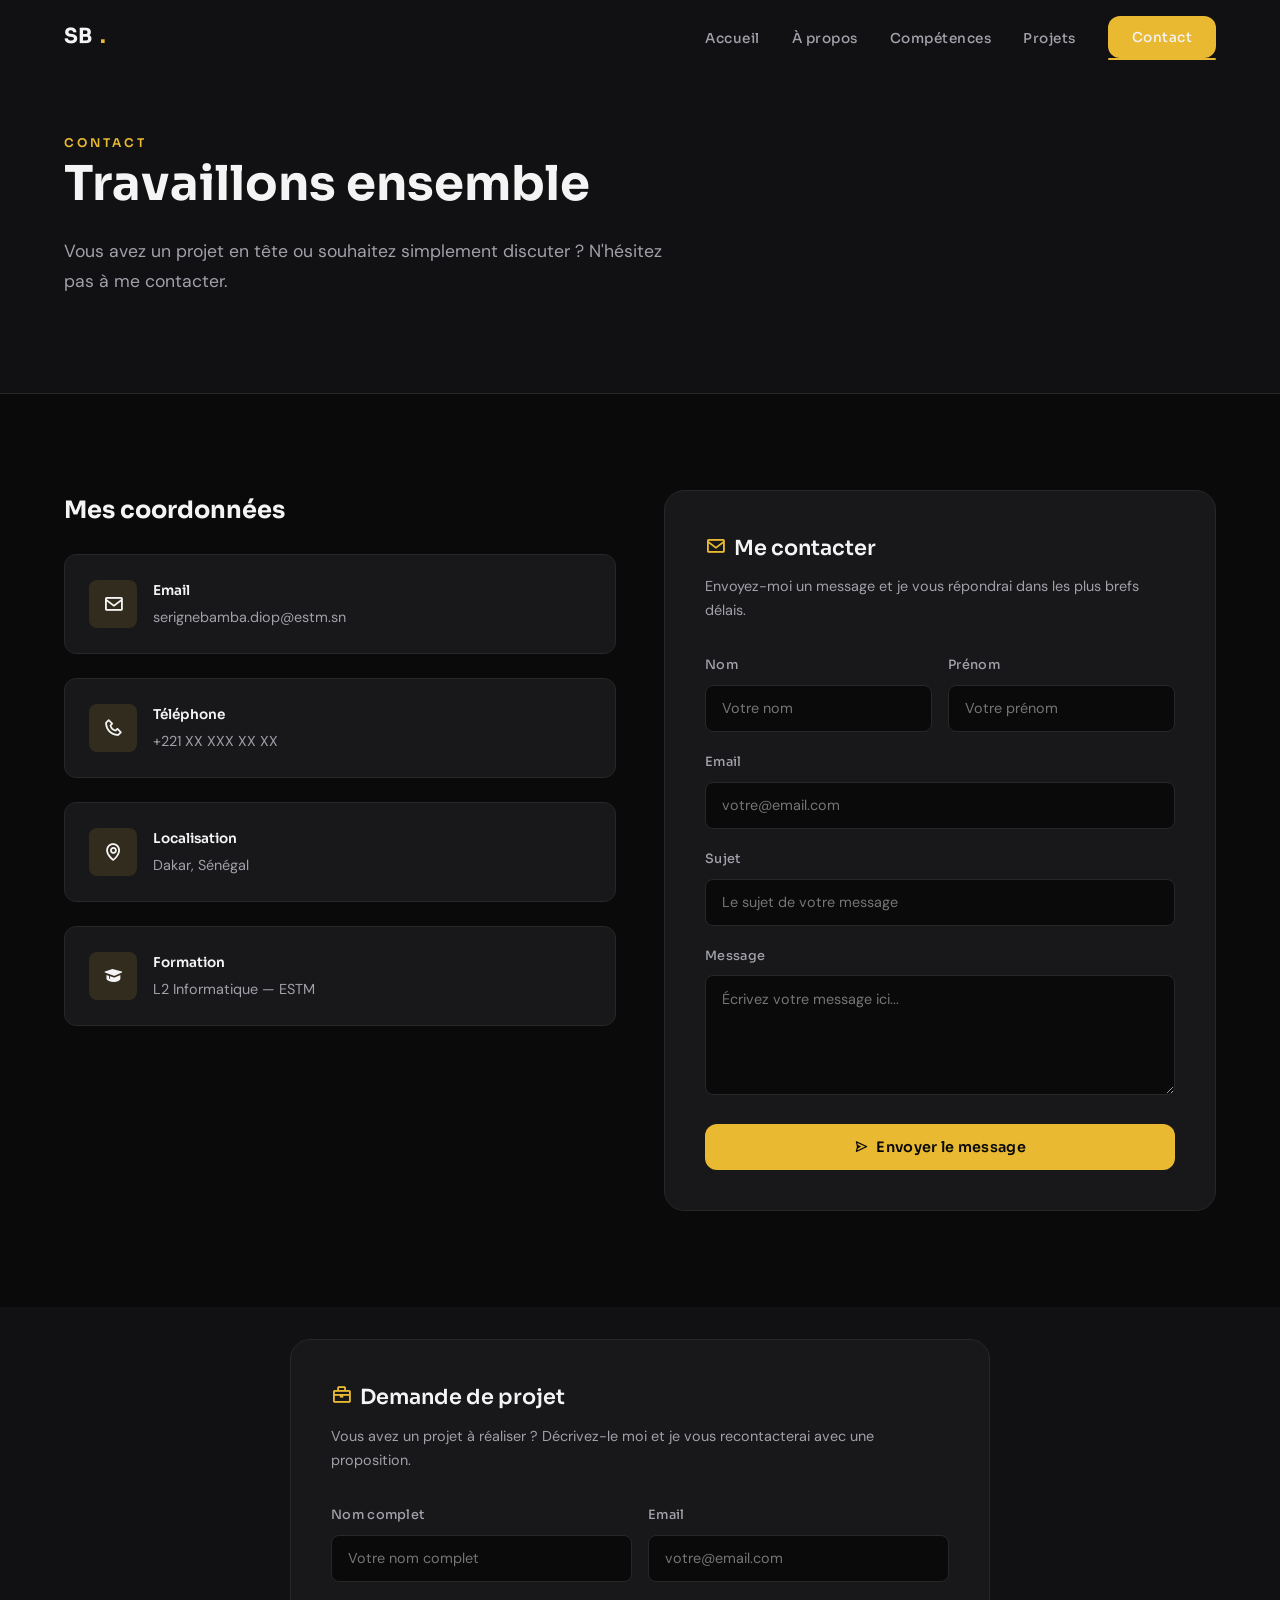
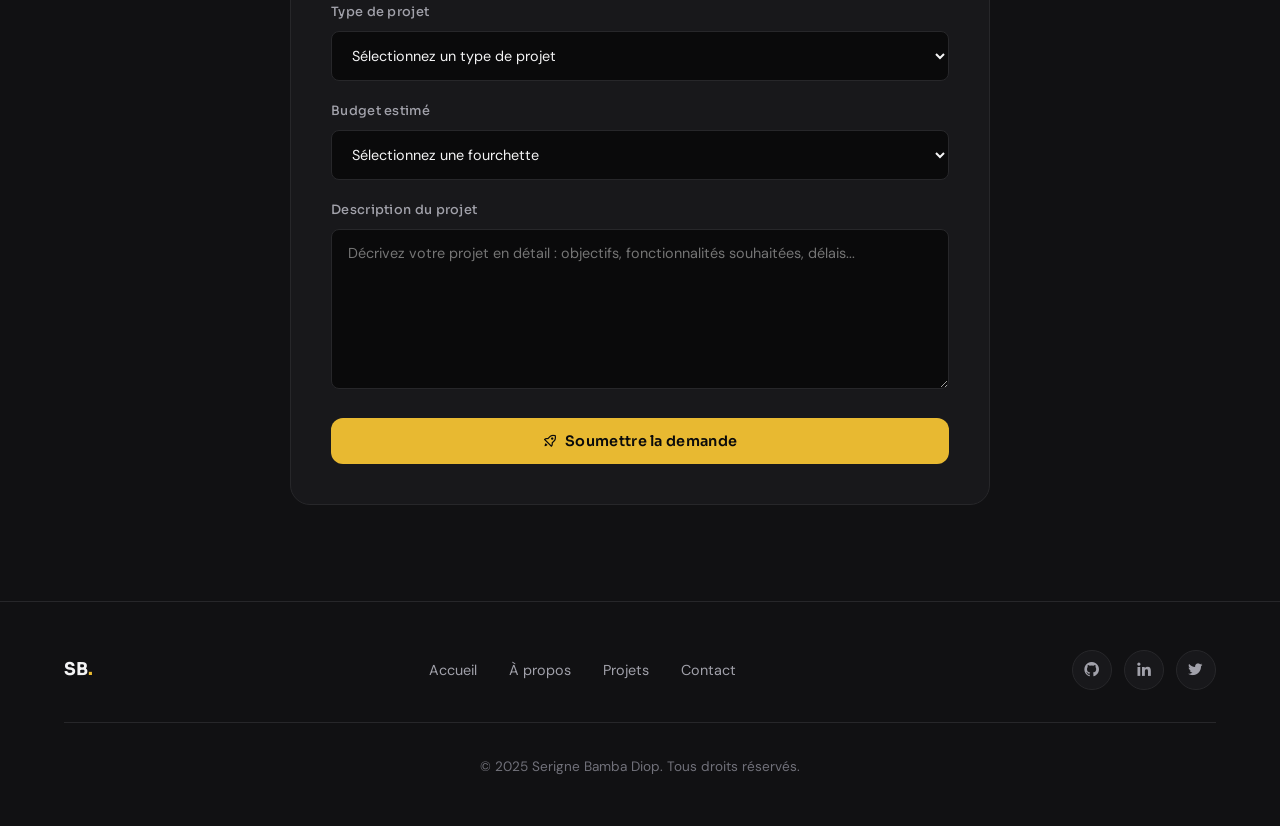
==== pages/contact.html @ 8aa55e96 "firstcommit" ====
<!DOCTYPE html>
<html lang="fr">
<head>
    <meta charset="UTF-8">
    <meta name="viewport" content="width=device-width, initial-scale=1.0">
    <meta name="description" content="Contactez Serigne Bamba Diop pour un projet web, une collaboration ou toute question.">
    <title>Contact | Serigne Bamba Diop</title>
    <link rel="stylesheet" href="../css/style.css">
    <link href="https://unpkg.com/boxicons@2.1.4/css/boxicons.min.css" rel="stylesheet">
</head>
<body>

    <!-- ========== NAVBAR ========== -->
    <nav class="navbar" id="navbar">
        <div class="container">
            <a href="../index.html" class="nav-logo">
                SB<span>.</span>
            </a>
            <ul class="nav-links" id="navLinks">
                <li><a href="../index.html">Accueil</a></li>
                <li><a href="../index.html#about">À propos</a></li>
                <li><a href="../index.html#skills">Compétences</a></li>
                <li><a href="projets.html">Projets</a></li>
                <li><a href="contact.html" class="btn btn-primary active" style="padding: 0.6rem 1.5rem;">Contact</a></li>
            </ul>
            <button class="nav-toggle" id="navToggle" aria-label="Menu">
                <span></span>
                <span></span>
                <span></span>
            </button>
        </div>
    </nav>

    <!-- ========== HEADER ========== -->
    <section class="contact-hero">
        <div class="container">
            <span class="section-label">Contact</span>
            <h1 class="section-title">Travaillons ensemble</h1>
            <p class="section-subtitle">Vous avez un projet en tête ou souhaitez simplement discuter ? N'hésitez pas à me contacter.</p>
        </div>
    </section>

    <!-- ========== INFOS + FORMULAIRE CONTACT ========== -->
    <section class="section">
        <div class="container">
            <div class="contact-grid">
                <!-- Colonne infos -->
                <div>
                    <h2 style="font-family: var(--font-heading); font-size: 1.5rem; margin-bottom: 1.5rem;">Mes coordonnées</h2>

                    <div class="contact-info-card">
                        <div class="contact-info-icon">
                            <i class='bx bx-envelope'></i>
                        </div>
                        <div>
                            <h4>Email</h4>
                            <p>serignebamba.diop@estm.sn</p>
                        </div>
                    </div>

                    <div class="contact-info-card">
                        <div class="contact-info-icon">
                            <i class='bx bx-phone'></i>
                        </div>
                        <div>
                            <h4>Téléphone</h4>
                            <p>+221 XX XXX XX XX</p>
                        </div>
                    </div>

                    <div class="contact-info-card">
                        <div class="contact-info-icon">
                            <i class='bx bx-map'></i>
                        </div>
                        <div>
                            <h4>Localisation</h4>
                            <p>Dakar, Sénégal</p>
                        </div>
                    </div>

                    <div class="contact-info-card">
                        <div class="contact-info-icon">
                            <i class='bx bxs-graduation'></i>
                        </div>
                        <div>
                            <h4>Formation</h4>
                            <p>L2 Informatique — ESTM</p>
                        </div>
                    </div>
                </div>

                <!-- Formulaire de contact -->
                <div class="form-card">
                    <h3><i class='bx bx-envelope' style="color: var(--accent); margin-right: 0.5rem;"></i>Me contacter</h3>
                    <p>Envoyez-moi un message et je vous répondrai dans les plus brefs délais.</p>

                    <div class="form-row">
                        <div class="form-group">
                            <label for="contact-nom">Nom</label>
                            <input type="text" id="contact-nom" name="nom" placeholder="Votre nom" required>
                        </div>
                        <div class="form-group">
                            <label for="contact-prenom">Prénom</label>
                            <input type="text" id="contact-prenom" name="prenom" placeholder="Votre prénom" required>
                        </div>
                    </div>

                    <div class="form-group">
                        <label for="contact-email">Email</label>
                        <input type="email" id="contact-email" name="email" placeholder="votre@email.com" required>
                    </div>

                    <div class="form-group">
                        <label for="contact-sujet">Sujet</label>
                        <input type="text" id="contact-sujet" name="sujet" placeholder="Le sujet de votre message" required>
                    </div>

                    <div class="form-group">
                        <label for="contact-message">Message</label>
                        <textarea id="contact-message" name="message" placeholder="Écrivez votre message ici..." required></textarea>
                    </div>

                    <div class="form-submit">
                        <button type="button" class="btn btn-primary" onclick="handleContactSubmit()">
                            <i class='bx bx-send'></i> Envoyer le message
                        </button>
                    </div>
                </div>
            </div>
        </div>
    </section>

    <!-- ========== FORMULAIRE DEMANDE DE PROJET ========== -->
    <section class="section" style="padding-top: 2rem; background: var(--bg-secondary);">
        <div class="container">
            <div style="max-width: 700px; margin: 0 auto;">
                <div class="form-card">
                    <h3><i class='bx bx-briefcase' style="color: var(--accent); margin-right: 0.5rem;"></i>Demande de projet</h3>
                    <p>Vous avez un projet à réaliser ? Décrivez-le moi et je vous recontacterai avec une proposition.</p>

                    <div class="form-row">
                        <div class="form-group">
                            <label for="projet-nom">Nom complet</label>
                            <input type="text" id="projet-nom" name="nom" placeholder="Votre nom complet" required>
                        </div>
                        <div class="form-group">
                            <label for="projet-email">Email</label>
                            <input type="email" id="projet-email" name="email" placeholder="votre@email.com" required>
                        </div>
                    </div>

                    <div class="form-group">
                        <label for="projet-type">Type de projet</label>
                        <select id="projet-type" name="type" required>
                            <option value="" disabled selected>Sélectionnez un type de projet</option>
                            <option value="site-web">Site web</option>
                            <option value="application">Application web</option>
                            <option value="systeme-embarque">Système embarqué (Arduino/ESP32)</option>
                            <option value="autre">Autre</option>
                        </select>
                    </div>

                    <div class="form-group">
                        <label for="projet-budget">Budget estimé</label>
                        <select id="projet-budget" name="budget">
                            <option value="" disabled selected>Sélectionnez une fourchette</option>
                            <option value="petit">Moins de 50 000 FCFA</option>
                            <option value="moyen">50 000 — 150 000 FCFA</option>
                            <option value="grand">150 000 — 500 000 FCFA</option>
                            <option value="sur-mesure">Sur mesure</option>
                        </select>
                    </div>

                    <div class="form-group">
                        <label for="projet-description">Description du projet</label>
                        <textarea id="projet-description" name="description" placeholder="Décrivez votre projet en détail : objectifs, fonctionnalités souhaitées, délais..." required style="min-height: 160px;"></textarea>
                    </div>

                    <div class="form-submit">
                        <button type="button" class="btn btn-primary" onclick="handleProjectSubmit()">
                            <i class='bx bx-rocket'></i> Soumettre la demande
                        </button>
                    </div>
                </div>
            </div>
        </div>
    </section>

    <!-- ========== FOOTER ========== -->
    <footer class="footer">
        <div class="container">
            <div class="footer-content">
                <div class="footer-logo">
                    SB<span>.</span>
                </div>
                <div class="footer-links">
                    <a href="../index.html">Accueil</a>
                    <a href="../index.html#about">À propos</a>
                    <a href="projets.html">Projets</a>
                    <a href="contact.html">Contact</a>
                </div>
                <div class="footer-social">
                    <a href="#" aria-label="GitHub"><i class='bx bxl-github'></i></a>
                    <a href="#" aria-label="LinkedIn"><i class='bx bxl-linkedin'></i></a>
                    <a href="#" aria-label="Twitter"><i class='bx bxl-twitter'></i></a>
                </div>
            </div>
            <div class="footer-bottom">
                &copy; 2025 Serigne Bamba Diop. Tous droits réservés.
            </div>
        </div>
    </footer>

    <script src="../js/main.js"></script>
</body>
</html>
---- css/style.css ----
/* ============================================
   PORTFOLIO - Serigne Bamba Diop
   Design: Dark refined theme
   ============================================ */

/* ---------- Google Fonts ---------- */
@import url('https://fonts.googleapis.com/css2?family=Sora:wght@300;400;500;600;700&family=DM+Sans:ital,wght@0,400;0,500;0,700;1,400&display=swap');

/* ---------- Variables CSS ---------- */
:root {
    --bg-primary: #0a0a0b;
    --bg-secondary: #111113;
    --bg-card: #18181b;
    --bg-card-hover: #1f1f23;
    --text-primary: #f4f4f5;
    --text-secondary: #a1a1aa;
    --text-muted: #71717a;
    --accent: #e8b931;
    --accent-dim: rgba(232, 185, 49, 0.12);
    --accent-glow: rgba(232, 185, 49, 0.25);
    --border: #27272a;
    --border-light: #3f3f46;
    --radius: 12px;
    --radius-sm: 8px;
    --radius-lg: 20px;
    --font-heading: 'Sora', sans-serif;
    --font-body: 'DM Sans', sans-serif;
    --transition: 0.3s cubic-bezier(0.4, 0, 0.2, 1);
    --shadow: 0 4px 24px rgba(0, 0, 0, 0.4);
    --shadow-accent: 0 4px 30px rgba(232, 185, 49, 0.08);
}

/* ---------- Reset & Base ---------- */
*,
*::before,
*::after {
    margin: 0;
    padding: 0;
    box-sizing: border-box;
}

html {
    scroll-behavior: smooth;
    font-size: 16px;
}

body {
    font-family: var(--font-body);
    background-color: var(--bg-primary);
    color: var(--text-primary);
    line-height: 1.7;
    overflow-x: hidden;
    -webkit-font-smoothing: antialiased;
}

a {
    text-decoration: none;
    color: inherit;
    transition: var(--transition);
}

img {
    max-width: 100%;
    display: block;
}

ul {
    list-style: none;
}

/* ---------- Utilitaires ---------- */
.container {
    width: 90%;
    max-width: 1200px;
    margin: 0 auto;
}

.section {
    padding: 6rem 0;
}

.section-label {
    font-family: var(--font-heading);
    font-size: 0.75rem;
    font-weight: 600;
    text-transform: uppercase;
    letter-spacing: 3px;
    color: var(--accent);
    margin-bottom: 0.75rem;
}

.section-title {
    font-family: var(--font-heading);
    font-size: clamp(2rem, 4vw, 3rem);
    font-weight: 700;
    line-height: 1.2;
    margin-bottom: 1.5rem;
    color: var(--text-primary);
}

.section-subtitle {
    font-size: 1.1rem;
    color: var(--text-secondary);
    max-width: 600px;
    margin-bottom: 3rem;
}

/* ---------- Animations ---------- */
@keyframes fadeInUp {
    from {
        opacity: 0;
        transform: translateY(30px);
    }
    to {
        opacity: 1;
        transform: translateY(0);
    }
}

@keyframes fadeIn {
    from { opacity: 0; }
    to { opacity: 1; }
}

@keyframes slideInLeft {
    from {
        opacity: 0;
        transform: translateX(-40px);
    }
    to {
        opacity: 1;
        transform: translateX(0);
    }
}

@keyframes pulse {
    0%, 100% { opacity: 1; }
    50% { opacity: 0.5; }
}

.animate-on-scroll {
    opacity: 0;
    transform: translateY(30px);
    transition: opacity 0.7s ease, transform 0.7s ease;
}

.animate-on-scroll.visible {
    opacity: 1;
    transform: translateY(0);
}

/* ---------- NAVBAR ---------- */
.navbar {
    position: fixed;
    top: 0;
    left: 0;
    width: 100%;
    z-index: 1000;
    padding: 1rem 0;
    transition: var(--transition);
    background: transparent;
}

.navbar.scrolled {
    background: rgba(10, 10, 11, 0.85);
    backdrop-filter: blur(20px);
    -webkit-backdrop-filter: blur(20px);
    border-bottom: 1px solid var(--border);
    padding: 0.75rem 0;
}

.navbar .container {
    display: flex;
    align-items: center;
    justify-content: space-between;
}

.nav-logo {
    font-family: var(--font-heading);
    font-size: 1.3rem;
    font-weight: 700;
    color: var(--text-primary);
    display: flex;
    align-items: center;
    gap: 0.5rem;
}

.nav-logo span {
    color: var(--accent);
}

.nav-links {
    display: flex;
    align-items: center;
    gap: 2rem;
}

.nav-links a {
    font-family: var(--font-heading);
    font-size: 0.85rem;
    font-weight: 500;
    color: var(--text-secondary);
    position: relative;
    padding: 0.25rem 0;
    letter-spacing: 0.5px;
}

.nav-links a::after {
    content: '';
    position: absolute;
    bottom: -2px;
    left: 0;
    width: 0;
    height: 2px;
    background: var(--accent);
    transition: var(--transition);
    border-radius: 1px;
}

.nav-links a:hover,
.nav-links a.active {
    color: var(--text-primary);
}

.nav-links a:hover::after,
.nav-links a.active::after {
    width: 100%;
}

/* Menu burger mobile */
.nav-toggle {
    display: none;
    flex-direction: column;
    gap: 5px;
    cursor: pointer;
    background: none;
    border: none;
    padding: 0.5rem;
}

.nav-toggle span {
    display: block;
    width: 24px;
    height: 2px;
    background: var(--text-primary);
    border-radius: 2px;
    transition: var(--transition);
}

.nav-toggle.active span:nth-child(1) {
    transform: rotate(45deg) translate(5px, 5px);
}

.nav-toggle.active span:nth-child(2) {
    opacity: 0;
}

.nav-toggle.active span:nth-child(3) {
    transform: rotate(-45deg) translate(5px, -5px);
}

/* ---------- HERO ---------- */
.hero {
    min-height: 100vh;
    display: flex;
    align-items: center;
    position: relative;
    overflow: hidden;
}

.hero::before {
    content: '';
    position: absolute;
    top: -50%;
    right: -30%;
    width: 800px;
    height: 800px;
    background: radial-gradient(circle, var(--accent-glow) 0%, transparent 70%);
    opacity: 0.3;
    pointer-events: none;
}

.hero::after {
    content: '';
    position: absolute;
    bottom: 0;
    left: 0;
    width: 100%;
    height: 1px;
    background: linear-gradient(90deg, transparent, var(--border), transparent);
}

.hero-content {
    display: grid;
    grid-template-columns: 1fr 1fr;
    gap: 4rem;
    align-items: center;
    animation: fadeIn 1s ease;
}

.hero-badge {
    display: inline-flex;
    align-items: center;
    gap: 0.5rem;
    background: var(--accent-dim);
    color: var(--accent);
    font-family: var(--font-heading);
    font-size: 0.8rem;
    font-weight: 600;
    padding: 0.5rem 1rem;
    border-radius: 50px;
    margin-bottom: 1.5rem;
    border: 1px solid rgba(232, 185, 49, 0.2);
}

.hero-badge::before {
    content: '';
    width: 8px;
    height: 8px;
    background: var(--accent);
    border-radius: 50%;
    animation: pulse 2s infinite;
}

.hero-title {
    font-family: var(--font-heading);
    font-size: clamp(2.5rem, 5vw, 4rem);
    font-weight: 700;
    line-height: 1.1;
    margin-bottom: 1rem;
}

.hero-title .highlight {
    color: var(--accent);
    position: relative;
}

.hero-description {
    font-size: 1.15rem;
    color: var(--text-secondary);
    margin-bottom: 2.5rem;
    max-width: 500px;
    line-height: 1.8;
}

.hero-buttons {
    display: flex;
    gap: 1rem;
    flex-wrap: wrap;
}

/* Boutons */
.btn {
    display: inline-flex;
    align-items: center;
    gap: 0.5rem;
    font-family: var(--font-heading);
    font-size: 0.9rem;
    font-weight: 600;
    padding: 0.9rem 2rem;
    border-radius: var(--radius);
    border: none;
    cursor: pointer;
    transition: var(--transition);
    letter-spacing: 0.3px;
}

.btn-primary {
    background: var(--accent);
    color: var(--bg-primary);
}

.btn-primary:hover {
    background: #d4a72a;
    transform: translateY(-2px);
    box-shadow: var(--shadow-accent);
}

.btn-secondary {
    background: transparent;
    color: var(--text-primary);
    border: 1px solid var(--border-light);
}

.btn-secondary:hover {
    border-color: var(--accent);
    color: var(--accent);
    transform: translateY(-2px);
}

/* Hero visual / avatar */
.hero-visual {
    display: flex;
    justify-content: center;
    align-items: center;
}

.avatar-wrapper {
    position: relative;
    width: 350px;
    height: 350px;
}

.avatar-circle {
    width: 100%;
    height: 100%;
    border-radius: 50%;
    background: linear-gradient(135deg, var(--bg-card), var(--bg-secondary));
    border: 2px solid var(--border);
    display: flex;
    align-items: center;
    justify-content: center;
    font-size: 8rem;
    position: relative;
    overflow: hidden;
}

.avatar-circle::before {
    content: '';
    position: absolute;
    inset: -3px;
    border-radius: 50%;
    background: conic-gradient(var(--accent), transparent, var(--accent));
    z-index: -1;
    animation: spin 8s linear infinite;
}

@keyframes spin {
    to { transform: rotate(360deg); }
}

.avatar-initials {
    font-family: var(--font-heading);
    font-size: 5rem;
    font-weight: 700;
    color: var(--accent);
    letter-spacing: 4px;
}

.floating-tag {
    position: absolute;
    background: var(--bg-card);
    border: 1px solid var(--border);
    padding: 0.6rem 1.2rem;
    border-radius: var(--radius);
    font-family: var(--font-heading);
    font-size: 0.8rem;
    font-weight: 500;
    color: var(--text-secondary);
    box-shadow: var(--shadow);
    white-space: nowrap;
}

.floating-tag.tag-1 {
    top: 10%;
    right: -10%;
    animation: float 3s ease-in-out infinite;
}

.floating-tag.tag-2 {
    bottom: 15%;
    left: -15%;
    animation: float 3s ease-in-out infinite 1s;
}

.floating-tag.tag-3 {
    bottom: 5%;
    right: -5%;
    animation: float 3s ease-in-out infinite 0.5s;
}

.floating-tag .tag-icon {
    color: var(--accent);
    margin-right: 0.3rem;
}

@keyframes float {
    0%, 100% { transform: translateY(0); }
    50% { transform: translateY(-10px); }
}

/* ---------- SECTION À PROPOS ---------- */
.about {
    background: var(--bg-secondary);
}

.about-grid {
    display: grid;
    grid-template-columns: 1fr 1.2fr;
    gap: 4rem;
    align-items: center;
}

.about-image {
    background: var(--bg-card);
    border-radius: var(--radius-lg);
    padding: 2rem;
    border: 1px solid var(--border);
    text-align: center;
}

.about-image-placeholder {
    width: 100%;
    aspect-ratio: 3/4;
    border-radius: var(--radius);
    background: linear-gradient(135deg, var(--bg-primary), var(--bg-card));
    display: flex;
    align-items: center;
    justify-content: center;
    font-size: 6rem;
}

.about-text p {
    color: var(--text-secondary);
    margin-bottom: 1.5rem;
    font-size: 1.05rem;
}

.about-info-grid {
    display: grid;
    grid-template-columns: 1fr 1fr;
    gap: 1rem;
    margin-top: 2rem;
}

.about-info-item {
    background: var(--bg-card);
    padding: 1.2rem;
    border-radius: var(--radius-sm);
    border: 1px solid var(--border);
}

.about-info-item .label {
    font-size: 0.75rem;
    color: var(--text-muted);
    text-transform: uppercase;
    letter-spacing: 1px;
    margin-bottom: 0.3rem;
    font-family: var(--font-heading);
}

.about-info-item .value {
    font-weight: 600;
    color: var(--text-primary);
    font-size: 0.95rem;
}

/* ---------- COMPÉTENCES ---------- */
.skills-grid {
    display: grid;
    grid-template-columns: repeat(auto-fit, minmax(300px, 1fr));
    gap: 1.5rem;
}

.skill-category {
    background: var(--bg-card);
    border: 1px solid var(--border);
    border-radius: var(--radius);
    padding: 2rem;
    transition: var(--transition);
}

.skill-category:hover {
    border-color: var(--accent);
    transform: translateY(-4px);
    box-shadow: var(--shadow-accent);
}

.skill-category-icon {
    width: 48px;
    height: 48px;
    background: var(--accent-dim);
    border-radius: var(--radius-sm);
    display: flex;
    align-items: center;
    justify-content: center;
    font-size: 1.5rem;
    margin-bottom: 1.2rem;
}

.skill-category h3 {
    font-family: var(--font-heading);
    font-size: 1.1rem;
    font-weight: 600;
    margin-bottom: 1rem;
}

.skill-tags {
    display: flex;
    flex-wrap: wrap;
    gap: 0.5rem;
}

.skill-tag {
    background: var(--bg-primary);
    color: var(--text-secondary);
    font-size: 0.8rem;
    padding: 0.4rem 0.9rem;
    border-radius: 50px;
    border: 1px solid var(--border);
    transition: var(--transition);
    font-weight: 500;
}

.skill-tag:hover {
    color: var(--accent);
    border-color: var(--accent);
}

/* ---------- STATISTIQUES ---------- */
.stats-section {
    background: var(--bg-secondary);
    border-top: 1px solid var(--border);
    border-bottom: 1px solid var(--border);
}

.stats-grid {
    display: grid;
    grid-template-columns: repeat(4, 1fr);
    gap: 2rem;
    text-align: center;
}

.stat-item {
    padding: 2rem;
}

.stat-number {
    font-family: var(--font-heading);
    font-size: clamp(2.5rem, 4vw, 3.5rem);
    font-weight: 700;
    color: var(--accent);
    line-height: 1;
    margin-bottom: 0.5rem;
}

.stat-label {
    font-size: 0.9rem;
    color: var(--text-secondary);
}

/* ---------- PROJETS (page projets) ---------- */
.projects-hero {
    padding-top: 8rem;
    padding-bottom: 3rem;
    background: var(--bg-secondary);
    border-bottom: 1px solid var(--border);
}

/* Barre de recherche */
.search-bar {
    max-width: 500px;
    position: relative;
    margin-bottom: 2rem;
}

.search-bar input {
    width: 100%;
    padding: 1rem 1rem 1rem 3rem;
    background: var(--bg-card);
    border: 1px solid var(--border);
    border-radius: var(--radius);
    color: var(--text-primary);
    font-family: var(--font-body);
    font-size: 0.95rem;
    transition: var(--transition);
}

.search-bar input::placeholder {
    color: var(--text-muted);
}

.search-bar input:focus {
    outline: none;
    border-color: var(--accent);
    box-shadow: 0 0 0 3px var(--accent-dim);
}

.search-bar .search-icon {
    position: absolute;
    left: 1rem;
    top: 50%;
    transform: translateY(-50%);
    color: var(--text-muted);
    font-size: 1.1rem;
}

/* Grille projets */
.projects-grid {
    display: grid;
    grid-template-columns: repeat(auto-fit, minmax(340px, 1fr));
    gap: 2rem;
}

.project-card {
    background: var(--bg-card);
    border: 1px solid var(--border);
    border-radius: var(--radius-lg);
    overflow: hidden;
    transition: var(--transition);
}

.project-card:hover {
    transform: translateY(-6px);
    border-color: var(--accent);
    box-shadow: var(--shadow-accent);
}

.project-card-image {
    width: 100%;
    height: 220px;
    background: linear-gradient(135deg, var(--bg-primary), var(--bg-secondary));
    display: flex;
    align-items: center;
    justify-content: center;
    font-size: 3.5rem;
    position: relative;
    overflow: hidden;
}

.project-card-image::after {
    content: '';
    position: absolute;
    inset: 0;
    background: linear-gradient(to bottom, transparent 50%, var(--bg-card));
}

.project-card-content {
    padding: 1.5rem 1.8rem 1.8rem;
}

.project-card-number {
    font-family: var(--font-heading);
    font-size: 0.7rem;
    font-weight: 600;
    color: var(--accent);
    text-transform: uppercase;
    letter-spacing: 2px;
    margin-bottom: 0.5rem;
}

.project-card h3 {
    font-family: var(--font-heading);
    font-size: 1.2rem;
    font-weight: 600;
    margin-bottom: 0.75rem;
    line-height: 1.4;
}

.project-card p {
    color: var(--text-secondary);
    font-size: 0.9rem;
    line-height: 1.7;
    margin-bottom: 1.2rem;
}

.project-tech-tags {
    display: flex;
    flex-wrap: wrap;
    gap: 0.4rem;
}

.tech-tag {
    font-size: 0.72rem;
    padding: 0.3rem 0.7rem;
    border-radius: 50px;
    background: var(--accent-dim);
    color: var(--accent);
    font-weight: 600;
    letter-spacing: 0.3px;
    font-family: var(--font-heading);
}

.no-results {
    text-align: center;
    padding: 4rem 2rem;
    color: var(--text-muted);
    font-size: 1.1rem;
    display: none;
}

/* ---------- EXPÉRIENCES / TIMELINE ---------- */
.timeline {
    position: relative;
    max-width: 700px;
    margin: 0 auto;
}

.timeline::before {
    content: '';
    position: absolute;
    left: 0;
    top: 0;
    bottom: 0;
    width: 2px;
    background: var(--border);
}

.timeline-item {
    position: relative;
    padding-left: 2.5rem;
    padding-bottom: 3rem;
}

.timeline-item:last-child {
    padding-bottom: 0;
}

.timeline-item::before {
    content: '';
    position: absolute;
    left: -5px;
    top: 6px;
    width: 12px;
    height: 12px;
    border-radius: 50%;
    background: var(--accent);
    border: 3px solid var(--bg-primary);
}

.timeline-date {
    font-family: var(--font-heading);
    font-size: 0.75rem;
    font-weight: 600;
    color: var(--accent);
    text-transform: uppercase;
    letter-spacing: 1.5px;
    margin-bottom: 0.5rem;
}

.timeline-item h3 {
    font-family: var(--font-heading);
    font-size: 1.1rem;
    font-weight: 600;
    margin-bottom: 0.25rem;
}

.timeline-item .timeline-place {
    color: var(--text-muted);
    font-size: 0.9rem;
    margin-bottom: 0.5rem;
}

.timeline-item p {
    color: var(--text-secondary);
    font-size: 0.95rem;
}

/* ---------- CONTACT (page contact) ---------- */
.contact-hero {
    padding-top: 8rem;
    padding-bottom: 3rem;
    background: var(--bg-secondary);
    border-bottom: 1px solid var(--border);
}

.contact-grid {
    display: grid;
    grid-template-columns: 1fr 1fr;
    gap: 3rem;
}

.contact-info-card {
    background: var(--bg-card);
    border: 1px solid var(--border);
    border-radius: var(--radius);
    padding: 1.5rem;
    display: flex;
    align-items: center;
    gap: 1rem;
    margin-bottom: 1.5rem;
    transition: var(--transition);
}

.contact-info-card:hover {
    border-color: var(--accent);
}

.contact-info-icon {
    width: 48px;
    height: 48px;
    min-width: 48px;
    background: var(--accent-dim);
    border-radius: var(--radius-sm);
    display: flex;
    align-items: center;
    justify-content: center;
    font-size: 1.3rem;
}

.contact-info-card h4 {
    font-family: var(--font-heading);
    font-size: 0.85rem;
    font-weight: 600;
    margin-bottom: 0.15rem;
}

.contact-info-card p {
    color: var(--text-secondary);
    font-size: 0.9rem;
}

/* Formulaires */
.form-card {
    background: var(--bg-card);
    border: 1px solid var(--border);
    border-radius: var(--radius-lg);
    padding: 2.5rem;
}

.form-card h3 {
    font-family: var(--font-heading);
    font-size: 1.3rem;
    font-weight: 600;
    margin-bottom: 0.5rem;
}

.form-card > p {
    color: var(--text-secondary);
    font-size: 0.9rem;
    margin-bottom: 2rem;
}

.form-group {
    margin-bottom: 1.25rem;
}

.form-group label {
    display: block;
    font-family: var(--font-heading);
    font-size: 0.8rem;
    font-weight: 500;
    color: var(--text-secondary);
    margin-bottom: 0.5rem;
    letter-spacing: 0.3px;
}

.form-group input,
.form-group textarea,
.form-group select {
    width: 100%;
    padding: 0.85rem 1rem;
    background: var(--bg-primary);
    border: 1px solid var(--border);
    border-radius: var(--radius-sm);
    color: var(--text-primary);
    font-family: var(--font-body);
    font-size: 0.9rem;
    transition: var(--transition);
}

.form-group input:focus,
.form-group textarea:focus,
.form-group select:focus {
    outline: none;
    border-color: var(--accent);
    box-shadow: 0 0 0 3px var(--accent-dim);
}

.form-group textarea {
    resize: vertical;
    min-height: 120px;
}

.form-row {
    display: grid;
    grid-template-columns: 1fr 1fr;
    gap: 1rem;
}

.form-submit {
    margin-top: 0.5rem;
}

.form-submit .btn {
    width: 100%;
    justify-content: center;
}

/* ---------- FOOTER ---------- */
.footer {
    background: var(--bg-secondary);
    border-top: 1px solid var(--border);
    padding: 3rem 0;
}

.footer-content {
    display: flex;
    justify-content: space-between;
    align-items: center;
    flex-wrap: wrap;
    gap: 1.5rem;
}

.footer-logo {
    font-family: var(--font-heading);
    font-size: 1.1rem;
    font-weight: 700;
}

.footer-logo span {
    color: var(--accent);
}

.footer-links {
    display: flex;
    gap: 2rem;
}

.footer-links a {
    color: var(--text-secondary);
    font-size: 0.9rem;
    transition: var(--transition);
}

.footer-links a:hover {
    color: var(--accent);
}

.footer-social {
    display: flex;
    gap: 0.75rem;
}

.footer-social a {
    width: 40px;
    height: 40px;
    border-radius: 50%;
    background: var(--bg-card);
    border: 1px solid var(--border);
    display: flex;
    align-items: center;
    justify-content: center;
    color: var(--text-secondary);
    font-size: 1.1rem;
    transition: var(--transition);
}

.footer-social a:hover {
    background: var(--accent);
    color: var(--bg-primary);
    border-color: var(--accent);
}

.footer-bottom {
    text-align: center;
    margin-top: 2rem;
    padding-top: 2rem;
    border-top: 1px solid var(--border);
    color: var(--text-muted);
    font-size: 0.85rem;
}

/* ---------- PAGE HEADER (sous-pages) ---------- */
.page-header {
    padding-top: 8rem;
    padding-bottom: 3rem;
    background: var(--bg-secondary);
    border-bottom: 1px solid var(--border);
}

/* ---------- RESPONSIVE ---------- */
@media (max-width: 1024px) {
    .hero-content {
        grid-template-columns: 1fr;
        text-align: center;
    }

    .hero-description {
        margin-left: auto;
        margin-right: auto;
    }

    .hero-buttons {
        justify-content: center;
    }

    .hero-visual {
        order: -1;
    }

    .avatar-wrapper {
        width: 250px;
        height: 250px;
    }

    .floating-tag {
        display: none;
    }

    .about-grid {
        grid-template-columns: 1fr;
    }

    .about-image {
        max-width: 350px;
        margin: 0 auto;
    }

    .contact-grid {
        grid-template-columns: 1fr;
    }
}

@media (max-width: 768px) {
    .section {
        padding: 4rem 0;
    }

    .nav-links {
        display: none;
        position: fixed;
        top: 0;
        left: 0;
        width: 100%;
        height: 100vh;
        background: var(--bg-primary);
        flex-direction: column;
        justify-content: center;
        gap: 2rem;
        z-index: 999;
    }

    .nav-links.active {
        display: flex;
    }

    .nav-links a {
        font-size: 1.3rem;
    }

    .nav-toggle {
        display: flex;
        z-index: 1001;
    }

    .stats-grid {
        grid-template-columns: repeat(2, 1fr);
    }

    .projects-grid {
        grid-template-columns: 1fr;
    }

    .form-row {
        grid-template-columns: 1fr;
    }

    .footer-content {
        flex-direction: column;
        text-align: center;
    }

    .footer-links {
        flex-wrap: wrap;
        justify-content: center;
    }
}

@media (max-width: 480px) {
    .hero-title {
        font-size: 2rem;
    }

    .avatar-wrapper {
        width: 180px;
        height: 180px;
    }

    .avatar-initials {
        font-size: 3.5rem;
    }

    .about-info-grid {
        grid-template-columns: 1fr;
    }

    .skills-grid {
        grid-template-columns: 1fr;
    }
}
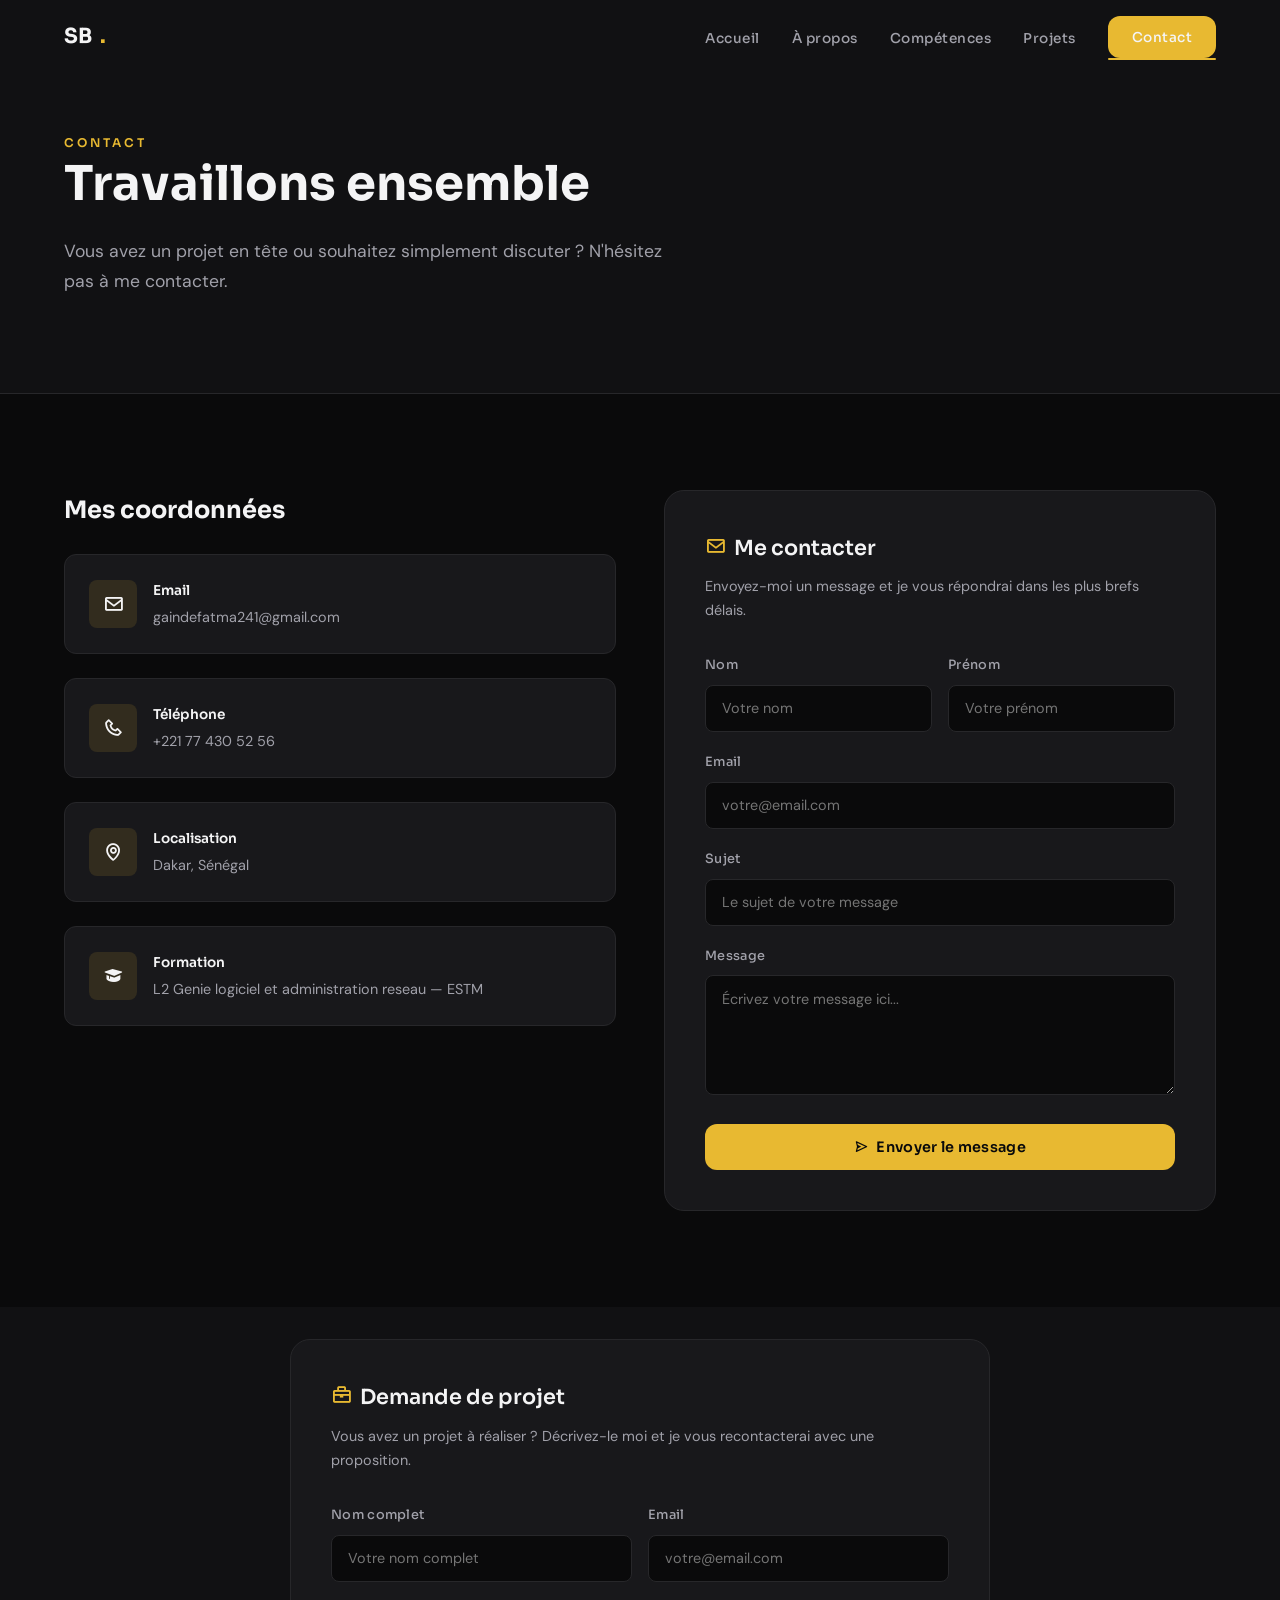
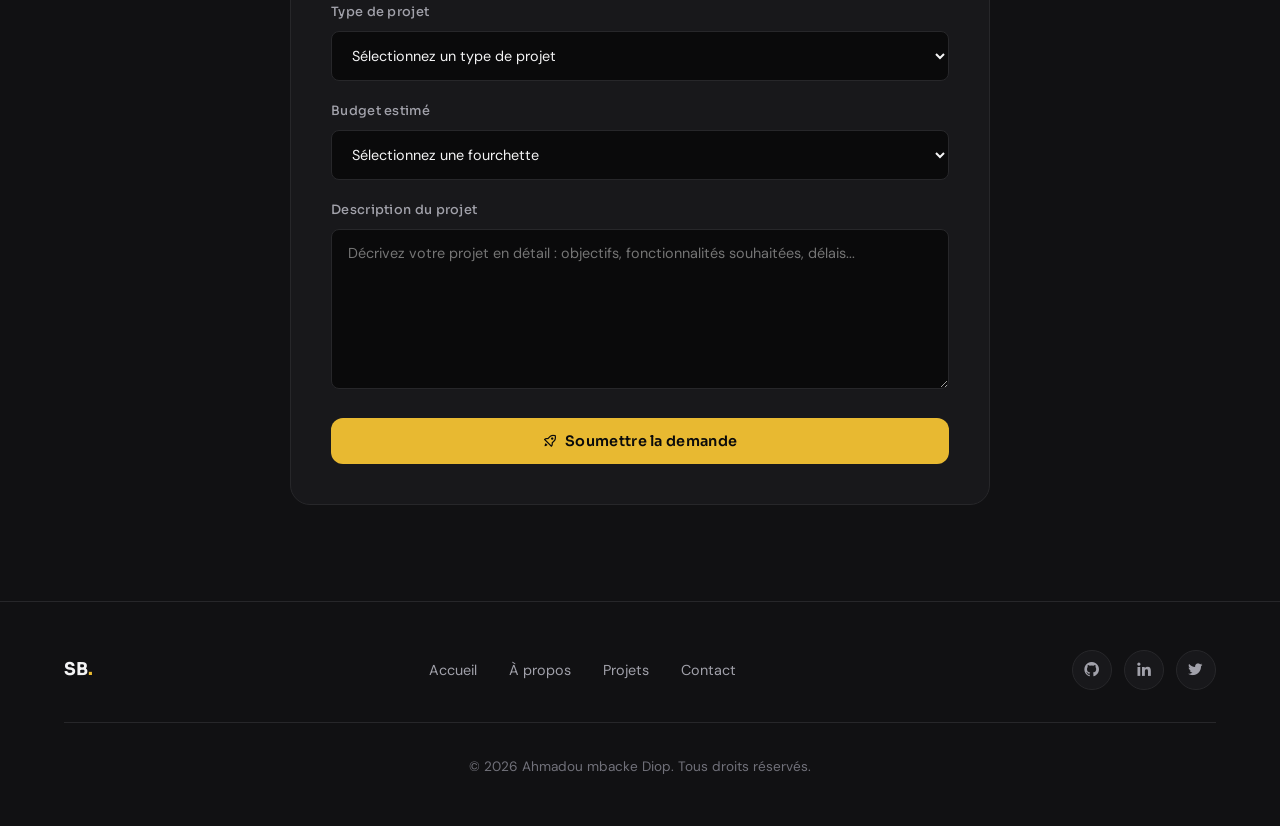
==== commit 6e411e01: "thirdcommit" ====
--- a/pages/contact.html
+++ b/pages/contact.html
@@ -1,216 +1,319 @@
-<!DOCTYPE html>
+<!doctype html>
 <html lang="fr">
-<head>
-    <meta charset="UTF-8">
-    <meta name="viewport" content="width=device-width, initial-scale=1.0">
-    <meta name="description" content="Contactez Serigne Bamba Diop pour un projet web, une collaboration ou toute question.">
-    <title>Contact | Serigne Bamba Diop</title>
-    <link rel="stylesheet" href="../css/style.css">
-    <link href="https://unpkg.com/boxicons@2.1.4/css/boxicons.min.css" rel="stylesheet">
-</head>
-<body>
-
+  <head>
+    <meta charset="UTF-8" />
+    <meta name="viewport" content="width=device-width, initial-scale=1.0" />
+    <meta
+      name="description"
+      content="Contactez Ahmadou Mbacke Diop pour un projet web, une collaboration ou toute question."
+    />
+    <title>Contact | Ahmadou Mbacke Diop</title>
+    <link rel="stylesheet" href="../css/style.css" />
+    <link
+      href="https://unpkg.com/boxicons@2.1.4/css/boxicons.min.css"
+      rel="stylesheet"
+    />
+  </head>
+  <body>
     <!-- ========== NAVBAR ========== -->
     <nav class="navbar" id="navbar">
-        <div class="container">
-            <a href="../index.html" class="nav-logo">
-                SB<span>.</span>
-            </a>
-            <ul class="nav-links" id="navLinks">
-                <li><a href="../index.html">Accueil</a></li>
-                <li><a href="../index.html#about">À propos</a></li>
-                <li><a href="../index.html#skills">Compétences</a></li>
-                <li><a href="projets.html">Projets</a></li>
-                <li><a href="contact.html" class="btn btn-primary active" style="padding: 0.6rem 1.5rem;">Contact</a></li>
-            </ul>
-            <button class="nav-toggle" id="navToggle" aria-label="Menu">
-                <span></span>
-                <span></span>
-                <span></span>
-            </button>
-        </div>
+      <div class="container">
+        <a href="../index.html" class="nav-logo"> SB<span>.</span> </a>
+        <ul class="nav-links" id="navLinks">
+          <li><a href="../index.html">Accueil</a></li>
+          <li><a href="../index.html#about">À propos</a></li>
+          <li><a href="../index.html#skills">Compétences</a></li>
+          <li><a href="projets.html">Projets</a></li>
+          <li>
+            <a
+              href="contact.html"
+              class="btn btn-primary active"
+              style="padding: 0.6rem 1.5rem"
+              >Contact</a
+            >
+          </li>
+        </ul>
+        <button class="nav-toggle" id="navToggle" aria-label="Menu">
+          <span></span>
+          <span></span>
+          <span></span>
+        </button>
+      </div>
     </nav>
 
     <!-- ========== HEADER ========== -->
     <section class="contact-hero">
-        <div class="container">
-            <span class="section-label">Contact</span>
-            <h1 class="section-title">Travaillons ensemble</h1>
-            <p class="section-subtitle">Vous avez un projet en tête ou souhaitez simplement discuter ? N'hésitez pas à me contacter.</p>
-        </div>
+      <div class="container">
+        <span class="section-label">Contact</span>
+        <h1 class="section-title">Travaillons ensemble</h1>
+        <p class="section-subtitle">
+          Vous avez un projet en tête ou souhaitez simplement discuter ?
+          N'hésitez pas à me contacter.
+        </p>
+      </div>
     </section>
 
     <!-- ========== INFOS + FORMULAIRE CONTACT ========== -->
     <section class="section">
-        <div class="container">
-            <div class="contact-grid">
-                <!-- Colonne infos -->
-                <div>
-                    <h2 style="font-family: var(--font-heading); font-size: 1.5rem; margin-bottom: 1.5rem;">Mes coordonnées</h2>
-
-                    <div class="contact-info-card">
-                        <div class="contact-info-icon">
-                            <i class='bx bx-envelope'></i>
-                        </div>
-                        <div>
-                            <h4>Email</h4>
-                            <p>serignebamba.diop@estm.sn</p>
-                        </div>
-                    </div>
-
-                    <div class="contact-info-card">
-                        <div class="contact-info-icon">
-                            <i class='bx bx-phone'></i>
-                        </div>
-                        <div>
-                            <h4>Téléphone</h4>
-                            <p>+221 XX XXX XX XX</p>
-                        </div>
-                    </div>
-
-                    <div class="contact-info-card">
-                        <div class="contact-info-icon">
-                            <i class='bx bx-map'></i>
-                        </div>
-                        <div>
-                            <h4>Localisation</h4>
-                            <p>Dakar, Sénégal</p>
-                        </div>
-                    </div>
-
-                    <div class="contact-info-card">
-                        <div class="contact-info-icon">
-                            <i class='bx bxs-graduation'></i>
-                        </div>
-                        <div>
-                            <h4>Formation</h4>
-                            <p>L2 Informatique — ESTM</p>
-                        </div>
-                    </div>
-                </div>
-
-                <!-- Formulaire de contact -->
-                <div class="form-card">
-                    <h3><i class='bx bx-envelope' style="color: var(--accent); margin-right: 0.5rem;"></i>Me contacter</h3>
-                    <p>Envoyez-moi un message et je vous répondrai dans les plus brefs délais.</p>
-
-                    <div class="form-row">
-                        <div class="form-group">
-                            <label for="contact-nom">Nom</label>
-                            <input type="text" id="contact-nom" name="nom" placeholder="Votre nom" required>
-                        </div>
-                        <div class="form-group">
-                            <label for="contact-prenom">Prénom</label>
-                            <input type="text" id="contact-prenom" name="prenom" placeholder="Votre prénom" required>
-                        </div>
-                    </div>
-
-                    <div class="form-group">
-                        <label for="contact-email">Email</label>
-                        <input type="email" id="contact-email" name="email" placeholder="votre@email.com" required>
-                    </div>
-
-                    <div class="form-group">
-                        <label for="contact-sujet">Sujet</label>
-                        <input type="text" id="contact-sujet" name="sujet" placeholder="Le sujet de votre message" required>
-                    </div>
-
-                    <div class="form-group">
-                        <label for="contact-message">Message</label>
-                        <textarea id="contact-message" name="message" placeholder="Écrivez votre message ici..." required></textarea>
-                    </div>
-
-                    <div class="form-submit">
-                        <button type="button" class="btn btn-primary" onclick="handleContactSubmit()">
-                            <i class='bx bx-send'></i> Envoyer le message
-                        </button>
-                    </div>
-                </div>
-            </div>
+      <div class="container">
+        <div class="contact-grid">
+          <!-- Colonne infos -->
+          <div>
+            <h2
+              style="
+                font-family: var(--font-heading);
+                font-size: 1.5rem;
+                margin-bottom: 1.5rem;
+              "
+            >
+              Mes coordonnées
+            </h2>
+
+            <div class="contact-info-card">
+              <div class="contact-info-icon">
+                <i class="bx bx-envelope"></i>
+              </div>
+              <div>
+                <h4>Email</h4>
+                <p>gaindefatma241@gmail.com</p>
+              </div>
+            </div>
+
+            <div class="contact-info-card">
+              <div class="contact-info-icon">
+                <i class="bx bx-phone"></i>
+              </div>
+              <div>
+                <h4>Téléphone</h4>
+                <p>+221 77 430 52 56</p>
+              </div>
+            </div>
+
+            <div class="contact-info-card">
+              <div class="contact-info-icon">
+                <i class="bx bx-map"></i>
+              </div>
+              <div>
+                <h4>Localisation</h4>
+                <p>Dakar, Sénégal</p>
+              </div>
+            </div>
+
+            <div class="contact-info-card">
+              <div class="contact-info-icon">
+                <i class="bx bxs-graduation"></i>
+              </div>
+              <div>
+                <h4>Formation</h4>
+                <p>L2 Genie logiciel et administration reseau — ESTM</p>
+              </div>
+            </div>
+          </div>
+
+          <!-- Formulaire de contact -->
+          <div class="form-card">
+            <h3>
+              <i
+                class="bx bx-envelope"
+                style="color: var(--accent); margin-right: 0.5rem"
+              ></i
+              >Me contacter
+            </h3>
+            <p>
+              Envoyez-moi un message et je vous répondrai dans les plus brefs
+              délais.
+            </p>
+
+            <div class="form-row">
+              <div class="form-group">
+                <label for="contact-nom">Nom</label>
+                <input
+                  type="text"
+                  id="contact-nom"
+                  name="nom"
+                  placeholder="Votre nom"
+                  required
+                />
+              </div>
+              <div class="form-group">
+                <label for="contact-prenom">Prénom</label>
+                <input
+                  type="text"
+                  id="contact-prenom"
+                  name="prenom"
+                  placeholder="Votre prénom"
+                  required
+                />
+              </div>
+            </div>
+
+            <div class="form-group">
+              <label for="contact-email">Email</label>
+              <input
+                type="email"
+                id="contact-email"
+                name="email"
+                placeholder="votre@email.com"
+                required
+              />
+            </div>
+
+            <div class="form-group">
+              <label for="contact-sujet">Sujet</label>
+              <input
+                type="text"
+                id="contact-sujet"
+                name="sujet"
+                placeholder="Le sujet de votre message"
+                required
+              />
+            </div>
+
+            <div class="form-group">
+              <label for="contact-message">Message</label>
+              <textarea
+                id="contact-message"
+                name="message"
+                placeholder="Écrivez votre message ici..."
+                required
+              ></textarea>
+            </div>
+
+            <div class="form-submit">
+              <button
+                type="button"
+                class="btn btn-primary"
+                onclick="handleContactSubmit()"
+              >
+                <i class="bx bx-send"></i> Envoyer le message
+              </button>
+            </div>
+          </div>
         </div>
+      </div>
     </section>
 
     <!-- ========== FORMULAIRE DEMANDE DE PROJET ========== -->
-    <section class="section" style="padding-top: 2rem; background: var(--bg-secondary);">
-        <div class="container">
-            <div style="max-width: 700px; margin: 0 auto;">
-                <div class="form-card">
-                    <h3><i class='bx bx-briefcase' style="color: var(--accent); margin-right: 0.5rem;"></i>Demande de projet</h3>
-                    <p>Vous avez un projet à réaliser ? Décrivez-le moi et je vous recontacterai avec une proposition.</p>
-
-                    <div class="form-row">
-                        <div class="form-group">
-                            <label for="projet-nom">Nom complet</label>
-                            <input type="text" id="projet-nom" name="nom" placeholder="Votre nom complet" required>
-                        </div>
-                        <div class="form-group">
-                            <label for="projet-email">Email</label>
-                            <input type="email" id="projet-email" name="email" placeholder="votre@email.com" required>
-                        </div>
-                    </div>
-
-                    <div class="form-group">
-                        <label for="projet-type">Type de projet</label>
-                        <select id="projet-type" name="type" required>
-                            <option value="" disabled selected>Sélectionnez un type de projet</option>
-                            <option value="site-web">Site web</option>
-                            <option value="application">Application web</option>
-                            <option value="systeme-embarque">Système embarqué (Arduino/ESP32)</option>
-                            <option value="autre">Autre</option>
-                        </select>
-                    </div>
-
-                    <div class="form-group">
-                        <label for="projet-budget">Budget estimé</label>
-                        <select id="projet-budget" name="budget">
-                            <option value="" disabled selected>Sélectionnez une fourchette</option>
-                            <option value="petit">Moins de 50 000 FCFA</option>
-                            <option value="moyen">50 000 — 150 000 FCFA</option>
-                            <option value="grand">150 000 — 500 000 FCFA</option>
-                            <option value="sur-mesure">Sur mesure</option>
-                        </select>
-                    </div>
-
-                    <div class="form-group">
-                        <label for="projet-description">Description du projet</label>
-                        <textarea id="projet-description" name="description" placeholder="Décrivez votre projet en détail : objectifs, fonctionnalités souhaitées, délais..." required style="min-height: 160px;"></textarea>
-                    </div>
-
-                    <div class="form-submit">
-                        <button type="button" class="btn btn-primary" onclick="handleProjectSubmit()">
-                            <i class='bx bx-rocket'></i> Soumettre la demande
-                        </button>
-                    </div>
-                </div>
-            </div>
+    <section
+      class="section"
+      style="padding-top: 2rem; background: var(--bg-secondary)"
+    >
+      <div class="container">
+        <div style="max-width: 700px; margin: 0 auto">
+          <div class="form-card">
+            <h3>
+              <i
+                class="bx bx-briefcase"
+                style="color: var(--accent); margin-right: 0.5rem"
+              ></i
+              >Demande de projet
+            </h3>
+            <p>
+              Vous avez un projet à réaliser ? Décrivez-le moi et je vous
+              recontacterai avec une proposition.
+            </p>
+
+            <div class="form-row">
+              <div class="form-group">
+                <label for="projet-nom">Nom complet</label>
+                <input
+                  type="text"
+                  id="projet-nom"
+                  name="nom"
+                  placeholder="Votre nom complet"
+                  required
+                />
+              </div>
+              <div class="form-group">
+                <label for="projet-email">Email</label>
+                <input
+                  type="email"
+                  id="projet-email"
+                  name="email"
+                  placeholder="votre@email.com"
+                  required
+                />
+              </div>
+            </div>
+
+            <div class="form-group">
+              <label for="projet-type">Type de projet</label>
+              <select id="projet-type" name="type" required>
+                <option value="" disabled selected>
+                  Sélectionnez un type de projet
+                </option>
+                <option value="site-web">Site web</option>
+                <option value="application">Application web</option>
+                <option value="systeme-embarque">
+                  Système embarqué (Arduino/ESP32)
+                </option>
+                <option value="autre">Autre</option>
+              </select>
+            </div>
+
+            <div class="form-group">
+              <label for="projet-budget">Budget estimé</label>
+              <select id="projet-budget" name="budget">
+                <option value="" disabled selected>
+                  Sélectionnez une fourchette
+                </option>
+                <option value="petit">Moins de 50 000 FCFA</option>
+                <option value="moyen">50 000 — 150 000 FCFA</option>
+                <option value="grand">150 000 — 500 000 FCFA</option>
+                <option value="sur-mesure">Sur mesure</option>
+              </select>
+            </div>
+
+            <div class="form-group">
+              <label for="projet-description">Description du projet</label>
+              <textarea
+                id="projet-description"
+                name="description"
+                placeholder="Décrivez votre projet en détail : objectifs, fonctionnalités souhaitées, délais..."
+                required
+                style="min-height: 160px"
+              ></textarea>
+            </div>
+
+            <div class="form-submit">
+              <button
+                type="button"
+                class="btn btn-primary"
+                onclick="handleProjectSubmit()"
+              >
+                <i class="bx bx-rocket"></i> Soumettre la demande
+              </button>
+            </div>
+          </div>
         </div>
+      </div>
     </section>
 
     <!-- ========== FOOTER ========== -->
     <footer class="footer">
-        <div class="container">
-            <div class="footer-content">
-                <div class="footer-logo">
-                    SB<span>.</span>
-                </div>
-                <div class="footer-links">
-                    <a href="../index.html">Accueil</a>
-                    <a href="../index.html#about">À propos</a>
-                    <a href="projets.html">Projets</a>
-                    <a href="contact.html">Contact</a>
-                </div>
-                <div class="footer-social">
-                    <a href="#" aria-label="GitHub"><i class='bx bxl-github'></i></a>
-                    <a href="#" aria-label="LinkedIn"><i class='bx bxl-linkedin'></i></a>
-                    <a href="#" aria-label="Twitter"><i class='bx bxl-twitter'></i></a>
-                </div>
-            </div>
-            <div class="footer-bottom">
-                &copy; 2025 Serigne Bamba Diop. Tous droits réservés.
-            </div>
+      <div class="container">
+        <div class="footer-content">
+          <div class="footer-logo">SB<span>.</span></div>
+          <div class="footer-links">
+            <a href="../index.html">Accueil</a>
+            <a href="../index.html#about">À propos</a>
+            <a href="projets.html">Projets</a>
+            <a href="contact.html">Contact</a>
+          </div>
+          <div class="footer-social">
+            <a href="#" aria-label="GitHub"><i class="bx bxl-github"></i></a>
+            <a href="#" aria-label="LinkedIn"
+              ><i class="bx bxl-linkedin"></i
+            ></a>
+            <a href="#" aria-label="Twitter"><i class="bx bxl-twitter"></i></a>
+          </div>
         </div>
+        <div class="footer-bottom">
+          &copy; 2026 Ahmadou mbacke Diop. Tous droits réservés.
+        </div>
+      </div>
     </footer>
 
     <script src="../js/main.js"></script>
-</body>
+  </body>
 </html>
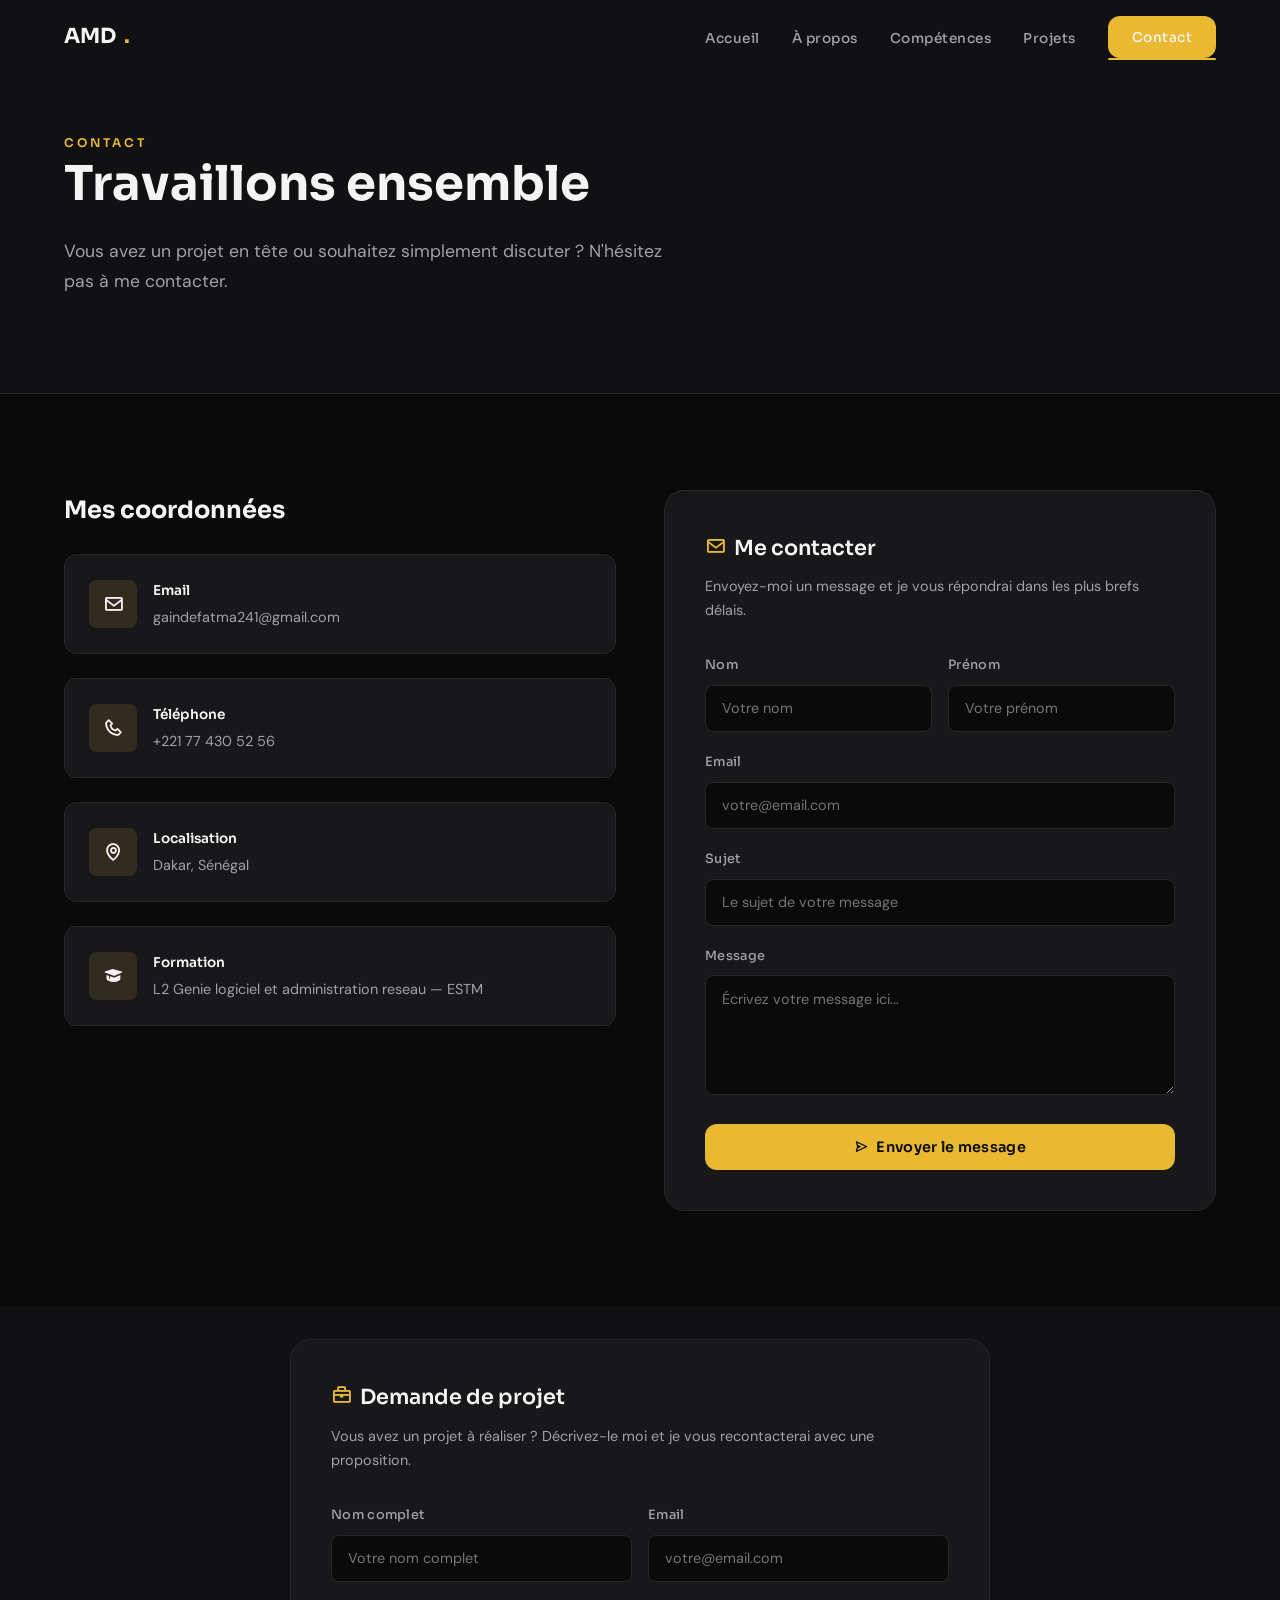
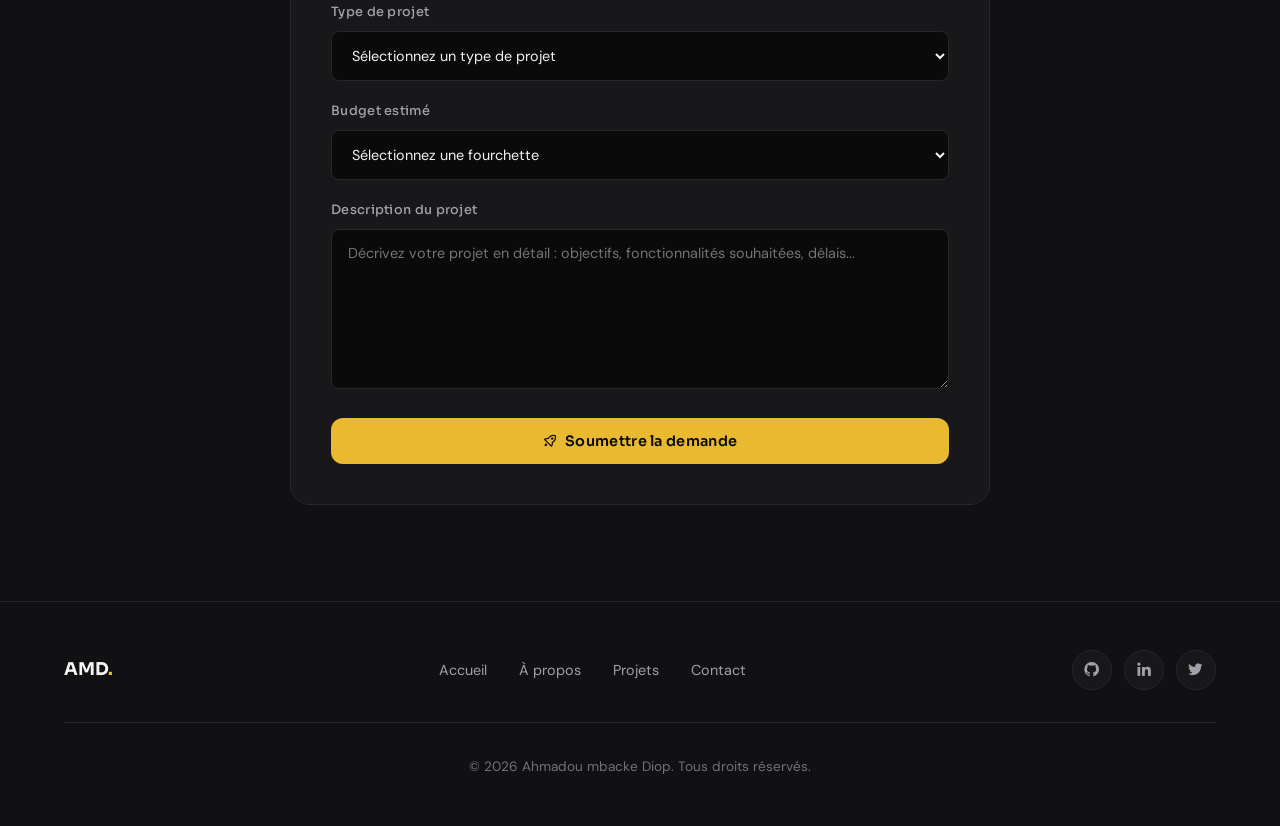
==== commit 6be0f930: "Gaindefatma2" ====
--- a/pages/contact.html
+++ b/pages/contact.html
@@ -18,7 +18,7 @@
     <!-- ========== NAVBAR ========== -->
     <nav class="navbar" id="navbar">
       <div class="container">
-        <a href="../index.html" class="nav-logo"> SB<span>.</span> </a>
+        <a href="../index.html" class="nav-logo"> AMD<span>.</span> </a>
         <ul class="nav-links" id="navLinks">
           <li><a href="../index.html">Accueil</a></li>
           <li><a href="../index.html#about">À propos</a></li>
@@ -293,7 +293,7 @@
     <footer class="footer">
       <div class="container">
         <div class="footer-content">
-          <div class="footer-logo">SB<span>.</span></div>
+          <div class="footer-logo">AMD<span>.</span></div>
           <div class="footer-links">
             <a href="../index.html">Accueil</a>
             <a href="../index.html#about">À propos</a>
--- a/css/style.css
+++ b/css/style.css
@@ -1,5 +1,5 @@
 /* ============================================
-   PORTFOLIO - Serigne Bamba Diop
+   PORTFOLIO - Ahmadou Mbacke Diop
    Design: Dark refined theme
    ============================================ */
 
